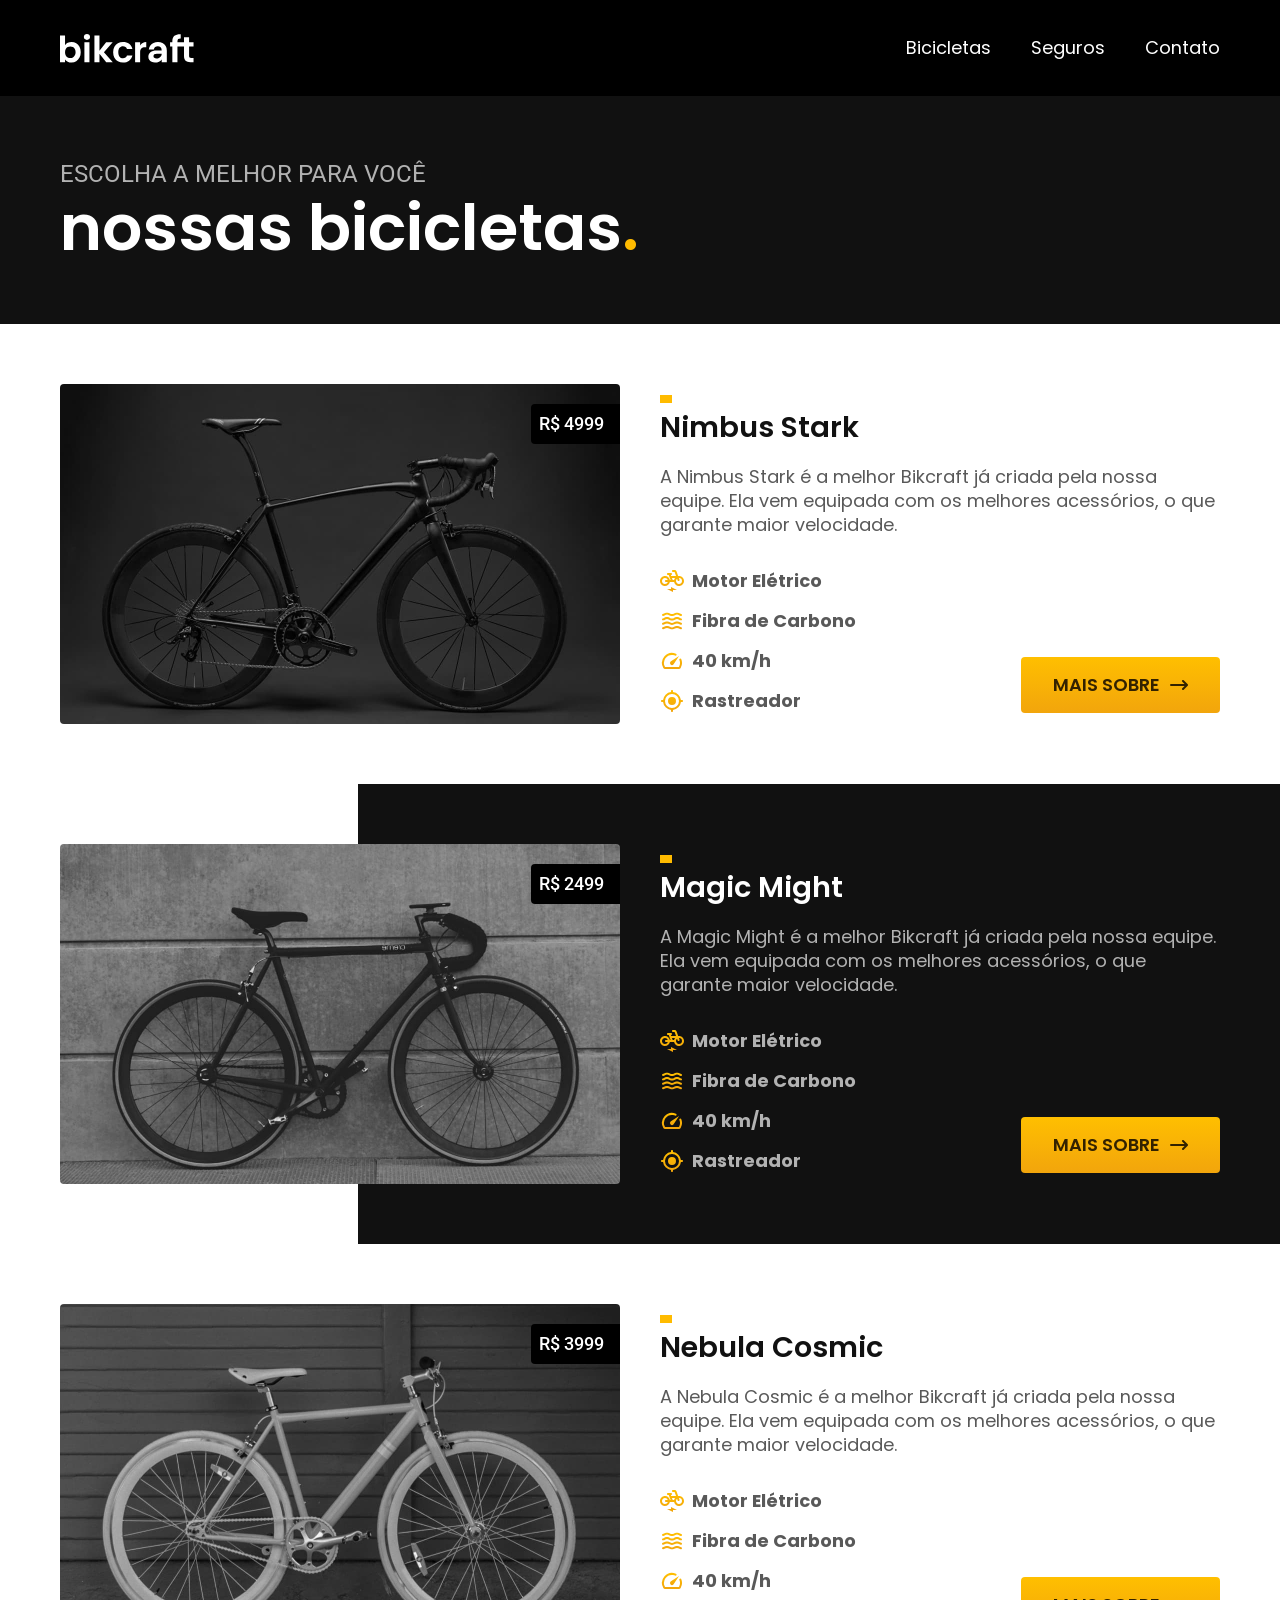
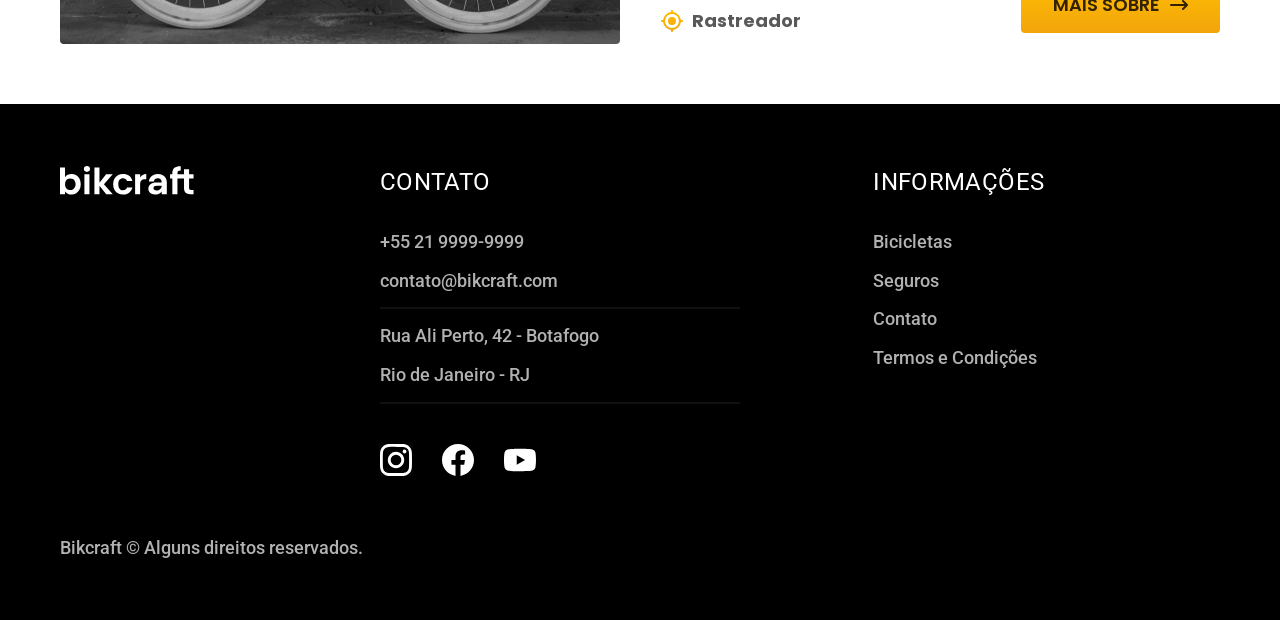
==== bicicletas.html @ 51422bc0 "bicicletas" ====
<!DOCTYPE html>
<html lang="pt-br">

<head>
  <title>Bicicletas - Bikcraft</title>
  <meta charset="UTF-8">
  <meta name="viewport" content="width=device-width, initial-scale=1.0">
  <meta name="description" content="Catálogo de bicicletas da empresa bikcraft, escolha a sua">

  <link rel="stylesheet" href="./css/style.css">

  <link rel="preconnect" href="https://fonts.googleapis.com">
  <link rel="preconnect" href="https://fonts.gstatic.com" crossorigin>
  <link href="https://fonts.googleapis.com/css2?family=Merriweather:ital,wght@1,900&family=Poppins:wght@400;600&family=Roboto:wght@400;500&display=swap" rel="stylesheet">
</head>

<body>
  <header class="header-bg">
    <div class="container header-container">
      <a href="./"><img src="./img/bikcraft.svg" alt="Logo"></a>
      <nav>
        <ul class="header-menu font-1-m cor-c0">
          <li><a href="./bicicletas.html">Bicicletas</a></li>
          <li><a href="./seguros.html">Seguros</a></li>
          <li><a href="./contato.html">Contato</a></li>
        </ul>
      </nav>
    </div>
  </header>

  <main>
    <div class="termos-bg">
      <div class="container">
        <p class="font-2-l cor-c5">Escolha a melhor para você</p>
        <h1 class="font-1-xxl cor-c0">nossas bicicletas<span class="cor-p1">.</span></h1>
      </div>
    </div>

    <div>
      <div class="bicicletas container">
        <div class="bicicletas-imagem">
          <img src="./img/bicicletas/nimbus.jpg" alt="Bicicleta Nimbus">
          <span class="font-2-m cor-c0">R$ 4999</span>
        </div>
        <div class="bicicletas-conteudo">
          <h2 class="font-1-xl cor-c11">Nimbus Stark</h2>
          <p class="font-1-m cor-c8">A Nimbus Stark é a melhor Bikcraft já criada pela nossa equipe. Ela vem equipada com os melhores acessórios, o que garante maior velocidade.</p>
          <ul class="font-1-m-b cor-c8">
            <li>
              <img src="/img/icones/eletrica.svg" alt="">
              <h4>Motor Elétrico</h4>
            </li>
            <li>
              <img src="/img/icones/carbono.svg" alt="">
              <h4>Fibra de Carbono</h4>
            </li>
            <li>
              <img src="/img/icones/velocidade.svg" alt="">
              <h4>40 km/h</h4>
            </li>
            <li>
              <img src="/img/icones/rastreador.svg" alt="">
              <h4>Rastreador</h4>
            </li>
          </ul>
          <a class="botao seta" href="./">Mais Sobre</a>
        </div>
      </div>
    </div>

    <div class="bicicletas-bg">
      <div class="bicicletas container">
        <div class="bicicletas-imagem">
          <img src="./img/bicicletas/magic.jpg" alt="Bicicleta Nimbus">
          <span class="font-2-m cor-c0">R$ 2499</span>
        </div>
        <div class="bicicletas-conteudo">
          <h2 class="font-1-xl cor-c0">Magic Might</h2>
          <p class="font-1-m cor-c5">A Magic Might é a melhor Bikcraft já criada pela nossa equipe. Ela vem equipada com os melhores acessórios, o que garante maior velocidade.</p>
          <ul class="font-1-m-b cor-c5">
            <li>
              <img src="/img/icones/eletrica.svg" alt="">
              <h4>Motor Elétrico</h4>
            </li>
            <li>
              <img src="/img/icones/carbono.svg" alt="">
              <h4>Fibra de Carbono</h4>
            </li>
            <li>
              <img src="/img/icones/velocidade.svg" alt="">
              <h4>40 km/h</h4>
            </li>
            <li>
              <img src="/img/icones/rastreador.svg" alt="">
              <h4>Rastreador</h4>
            </li>
          </ul>
          <a class="botao seta" href="./">Mais Sobre</a>
        </div>
      </div>
    </div>

    <div>
      <div class="bicicletas container">
        <div class="bicicletas-imagem">
          <img src="./img/bicicletas/nebula.jpg" alt="Bicicleta Nimbus">
          <span class="font-2-m cor-c0">R$ 3999</span>
        </div>
        <div class="bicicletas-conteudo">
          <h2 class="font-1-xl cor-c11">Nebula Cosmic</h2>
          <p class="font-1-m cor-c8">A Nebula Cosmic é a melhor Bikcraft já criada pela nossa equipe. Ela vem equipada com os melhores acessórios, o que garante maior velocidade.</p>
          <ul class="font-1-m-b cor-c8">
            <li>
              <img src="/img/icones/eletrica.svg" alt="">
              <h4>Motor Elétrico</h4>
            </li>
            <li>
              <img src="/img/icones/carbono.svg" alt="">
              <h4>Fibra de Carbono</h4>
            </li>
            <li>
              <img src="/img/icones/velocidade.svg" alt="">
              <h4>40 km/h</h4>
            </li>
            <li>
              <img src="/img/icones/rastreador.svg" alt="">
              <h4>Rastreador</h4>
            </li>
          </ul>
          <a class="botao seta" href="./">Mais Sobre</a>
        </div>
      </div>
    </div>

  </main>

  <footer class="footer-bg">
    <div class="footer container">
      <div class="footer-logo">
        <img src="./img/bikcraft.svg" alt="Bikcraft">
      </div>
      <div class="footer-contato">
        <h3 class="font-2-l-b cor-c0">Contato</h3>
        <ul class="font-2-m cor-c5">
          <li><a href="tel: +55(21)9999-9999">+55 21 9999-9999</a></li>
          <li><a href="mailto: contato@bikcraft.com">contato@bikcraft.com</a></li>
          <li>Rua Ali Perto, 42 - Botafogo</li>
          <li>Rio de Janeiro - RJ</li>
        </ul>
        <div class="footer-redes">
          <a href=""><img src="./img/redes/instagram.svg" alt=""></a>
          <a href=""> <img src="./img/redes/facebook.svg" alt=""></a>
          <a href=""><img src="./img/redes/youtube.svg" alt=""></a>
        </div>
      </div>
      <div class="footer-informacoes">
        <h3 class="font-2-l-b cor-c0">Informações</h3>
        <ul class="font-2-m cor-c5">
          <li><a href="">Bicicletas</a></li>
          <li><a href="">Seguros</a></li>
          <li><a href="">Contato</a></li>
          <li><a href="./termos.html">Termos e Condições</a></li>
        </ul>
      </div>
      <p class="rodape font-2-m cor-c5">Bikcraft © Alguns direitos reservados.</p>
    </div>
  </footer>
</body>
---- css/style.css ----
/* Global */
@import url("../css/global/header.css");
@import url("../css/utilidades/tipografia.css");
@import url("../css/global/global.css");
@import url("./global/footer.css");

/* Utilidades */
@import url("../css/utilidades/componentes.css");
@import url("../css/utilidades/cores.css");

/* Home */
@import url("../css/home/introducao.css");
@import url("../css/home/tecnologia.css");
@import url("../css/home/parceiros.css");
@import url("../css/home/depoimento.css");
@import url("../css/home/seguros.css");

/* Bicicletas-lista */
@import url("../css/bicicletas-lista/bicicletas-lista.css");

/* Termos e condições */
@import url("../css/termos/termos.css");

/* Bicicletas */
@import url("../css/bicicletas/bicicletas.css");
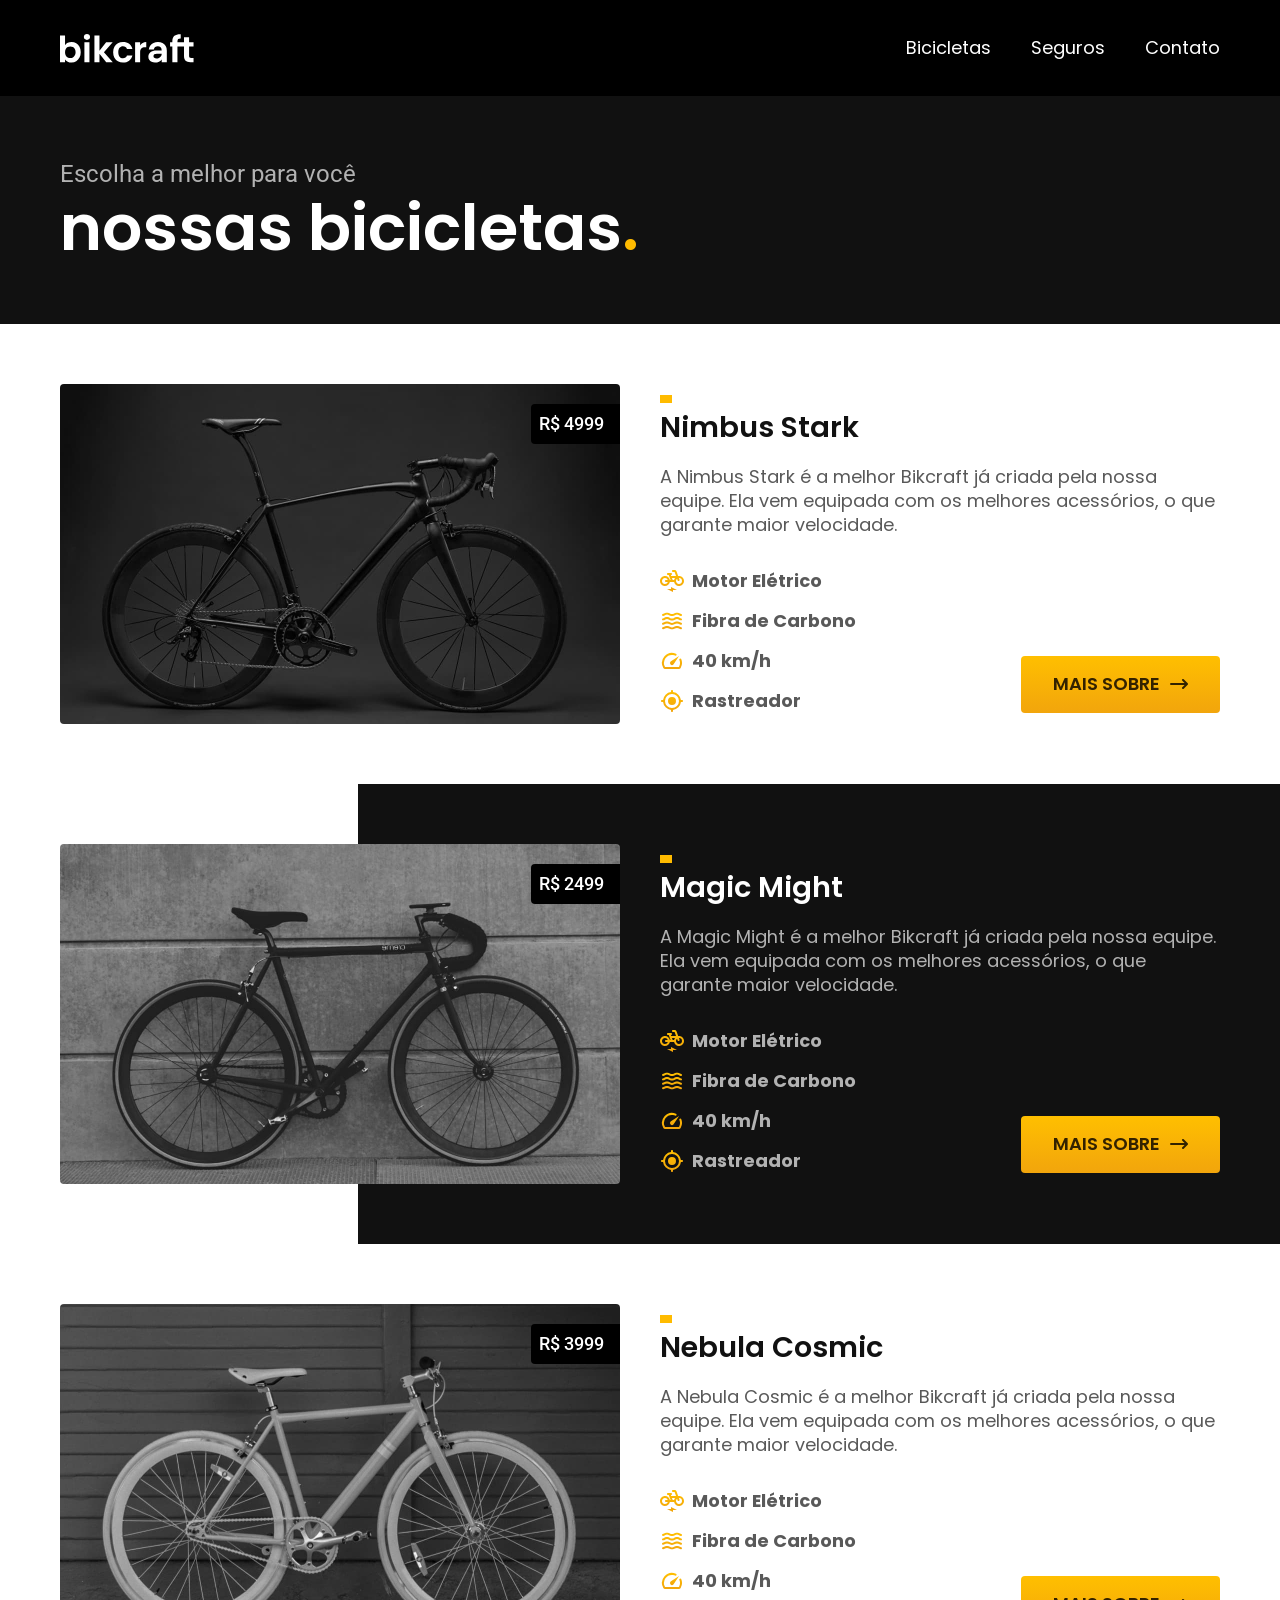
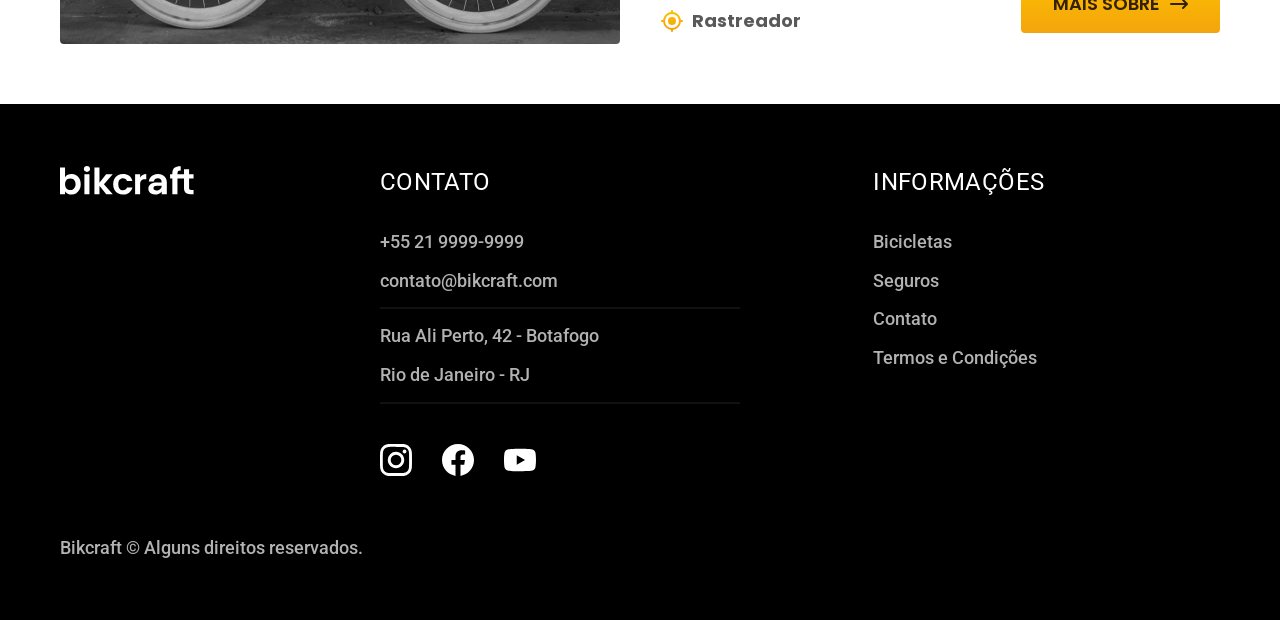
==== commit 0f455fdc: "bicicletas" ====
--- a/bicicletas.html
+++ b/bicicletas.html
@@ -63,7 +63,7 @@
               <h4>Rastreador</h4>
             </li>
           </ul>
-          <a class="botao seta" href="./">Mais Sobre</a>
+          <a class="botao seta" href="./bicicletas/nimbus.html">Mais Sobre</a>
         </div>
       </div>
     </div>
@@ -95,7 +95,7 @@
               <h4>Rastreador</h4>
             </li>
           </ul>
-          <a class="botao seta" href="./">Mais Sobre</a>
+          <a class="botao seta" href="./bicicletas/magic.html">Mais Sobre</a>
         </div>
       </div>
     </div>
@@ -127,7 +127,7 @@
               <h4>Rastreador</h4>
             </li>
           </ul>
-          <a class="botao seta" href="./">Mais Sobre</a>
+          <a class="botao seta" href="./bicicletas/nebula.html">Mais Sobre</a>
         </div>
       </div>
     </div>
--- a/css/style.css
+++ b/css/style.css
@@ -23,3 +23,12 @@
 
 /* Bicicletas */
 @import url("../css/bicicletas/bicicletas.css");
+
+/* Seguros */
+@import url("../css/seguros/vantagens.css");
+@import url("../css/seguros/seguros.css");
+@import url("../css/seguros/perguntas.css");
+
+/* Bicicletas */
+@import url("../css/bicicleta/bicicleta.css");
+@import url("../css/bicicleta/informacoes.css");
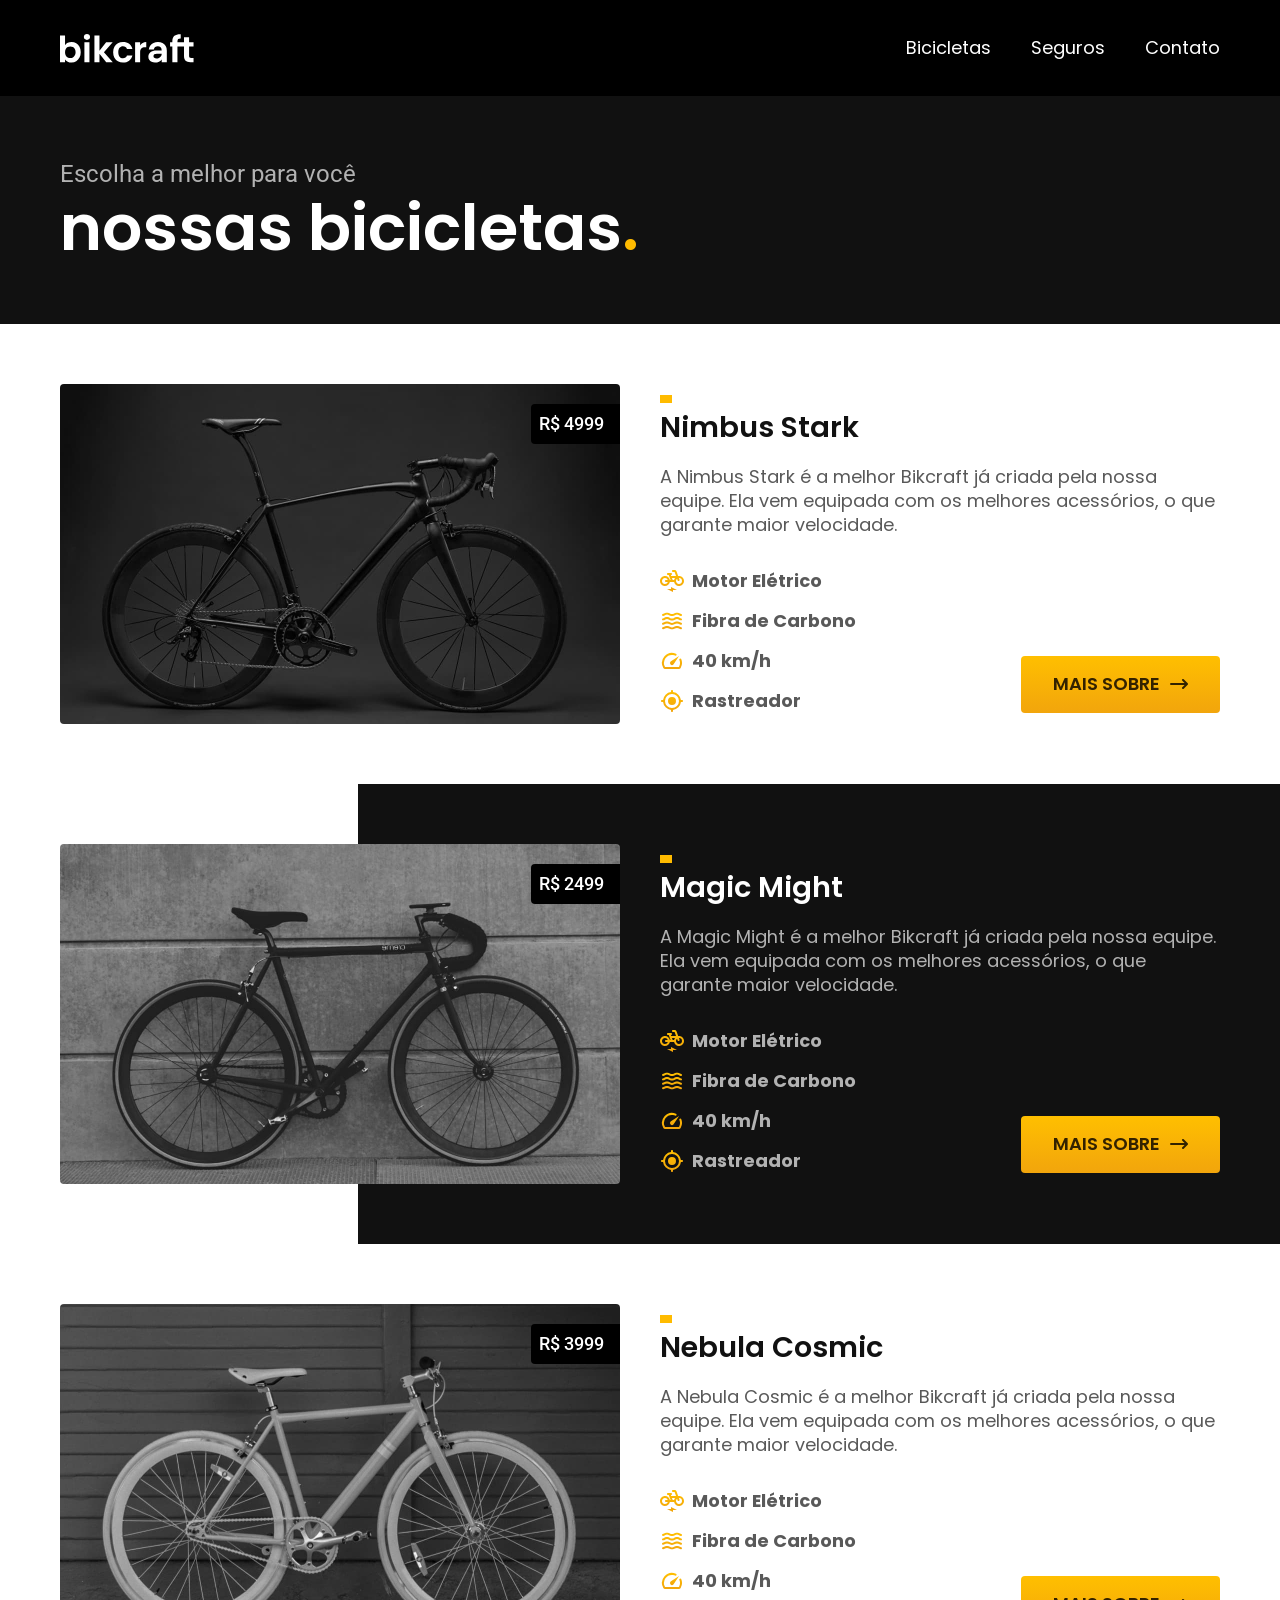
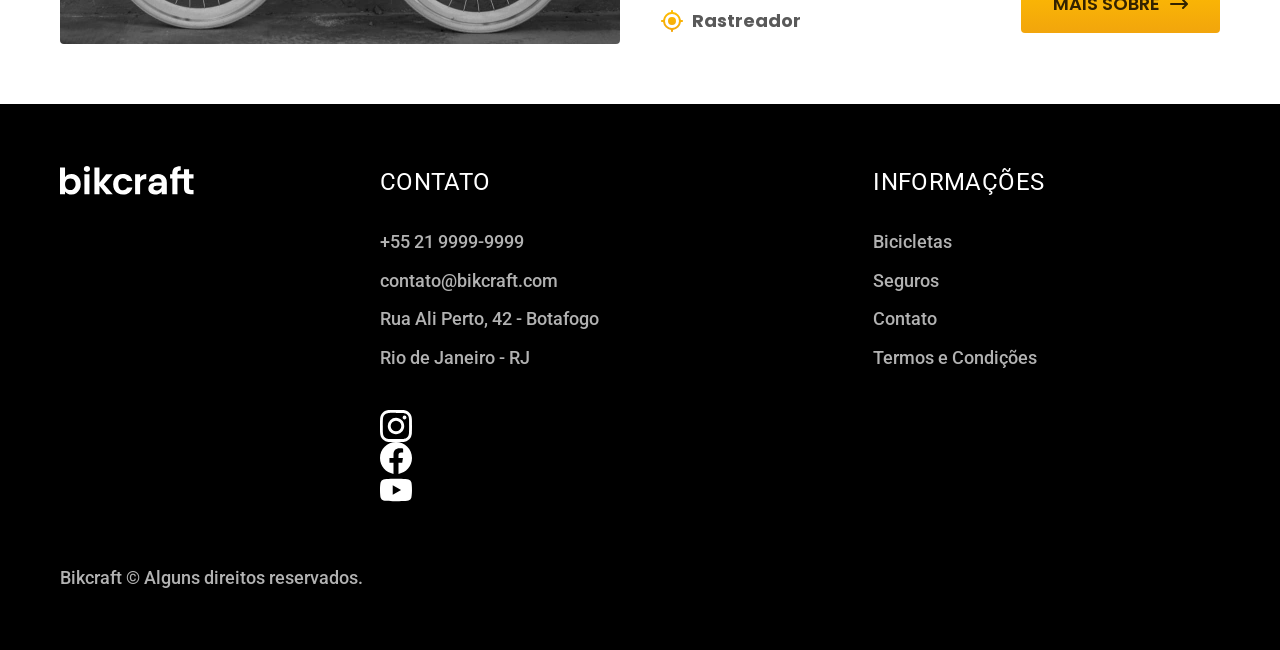
==== commit 5acf029b: "orcamento site" ====
--- a/bicicletas.html
+++ b/bicicletas.html
@@ -7,6 +7,7 @@
   <meta name="viewport" content="width=device-width, initial-scale=1.0">
   <meta name="description" content="Catálogo de bicicletas da empresa bikcraft, escolha a sua">
 
+  <link rel="preload" href="./css/style.css" as="style">
   <link rel="stylesheet" href="./css/style.css">
 
   <link rel="preconnect" href="https://fonts.googleapis.com">
@@ -17,7 +18,7 @@
 <body>
   <header class="header-bg">
     <div class="container header-container">
-      <a href="./"><img src="./img/bikcraft.svg" alt="Logo"></a>
+      <a href="./"><img src="./img/bikcraft.svg" alt="Logo" width="136" height="32"></a>
       <nav>
         <ul class="header-menu font-1-m cor-c0">
           <li><a href="./bicicletas.html">Bicicletas</a></li>
@@ -156,9 +157,9 @@
       <div class="footer-informacoes">
         <h3 class="font-2-l-b cor-c0">Informações</h3>
         <ul class="font-2-m cor-c5">
-          <li><a href="">Bicicletas</a></li>
-          <li><a href="">Seguros</a></li>
-          <li><a href="">Contato</a></li>
+          <li><a href="./bicicletas.html">Bicicletas</a></li>
+          <li><a href="./seguros.html">Seguros</a></li>
+          <li><a href="./contato.html">Contato</a></li>
           <li><a href="./termos.html">Termos e Condições</a></li>
         </ul>
       </div>
--- a/css/style.css
+++ b/css/style.css
@@ -32,3 +32,10 @@
 /* Bicicletas */
 @import url("../css/bicicleta/bicicleta.css");
 @import url("../css/bicicleta/informacoes.css");
+
+/* Contato */
+@import url("../css/contato/formulario.css");
+@import url("../css/contato/lojas.css");
+
+/* Orçamento */
+@import url("../css/orcamento/orcamento.css");
--- a/css/style.css
+++ b/css/style.css
@@ -32,3 +32,10 @@
 /* Bicicletas */
 @import url("../css/bicicleta/bicicleta.css");
 @import url("../css/bicicleta/informacoes.css");
+
+/* Contato */
+@import url("../css/contato/formulario.css");
+@import url("../css/contato/lojas.css");
+
+/* Orçamento */
+@import url("../css/orcamento/orcamento.css");
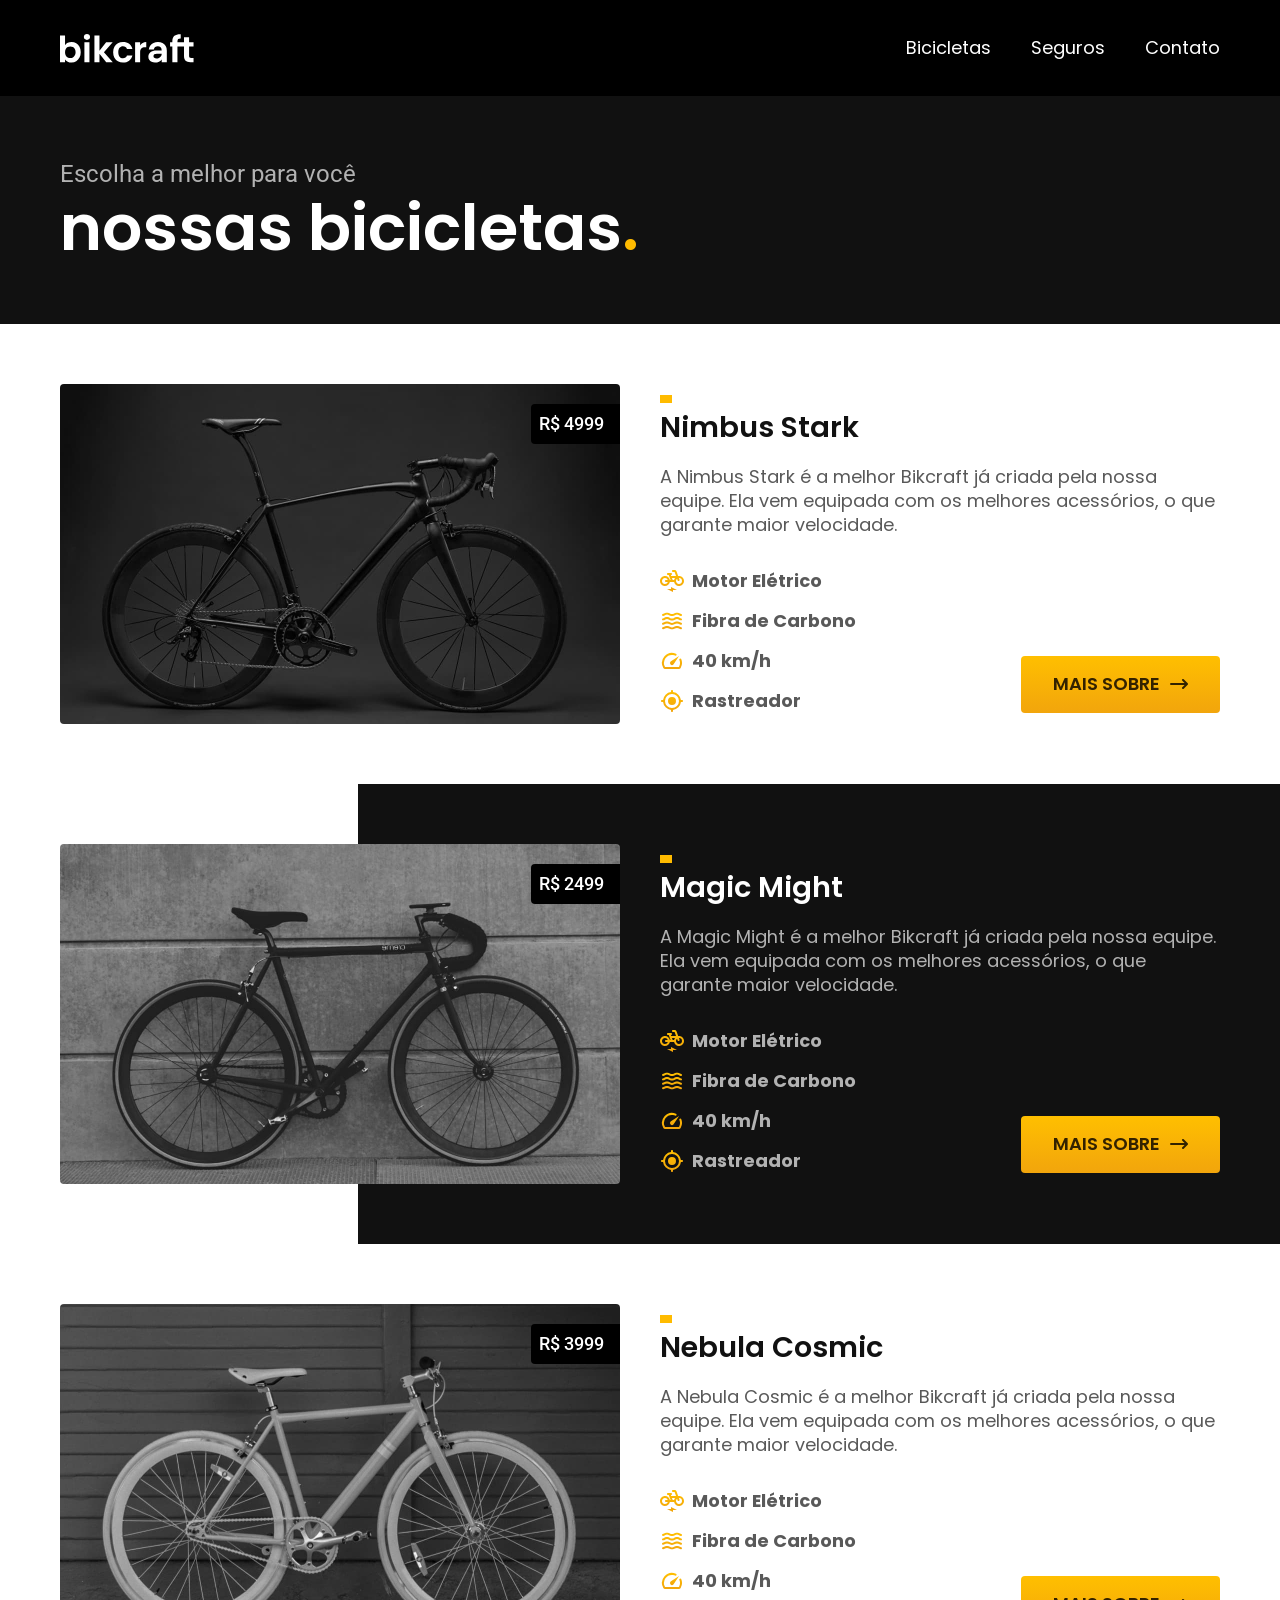
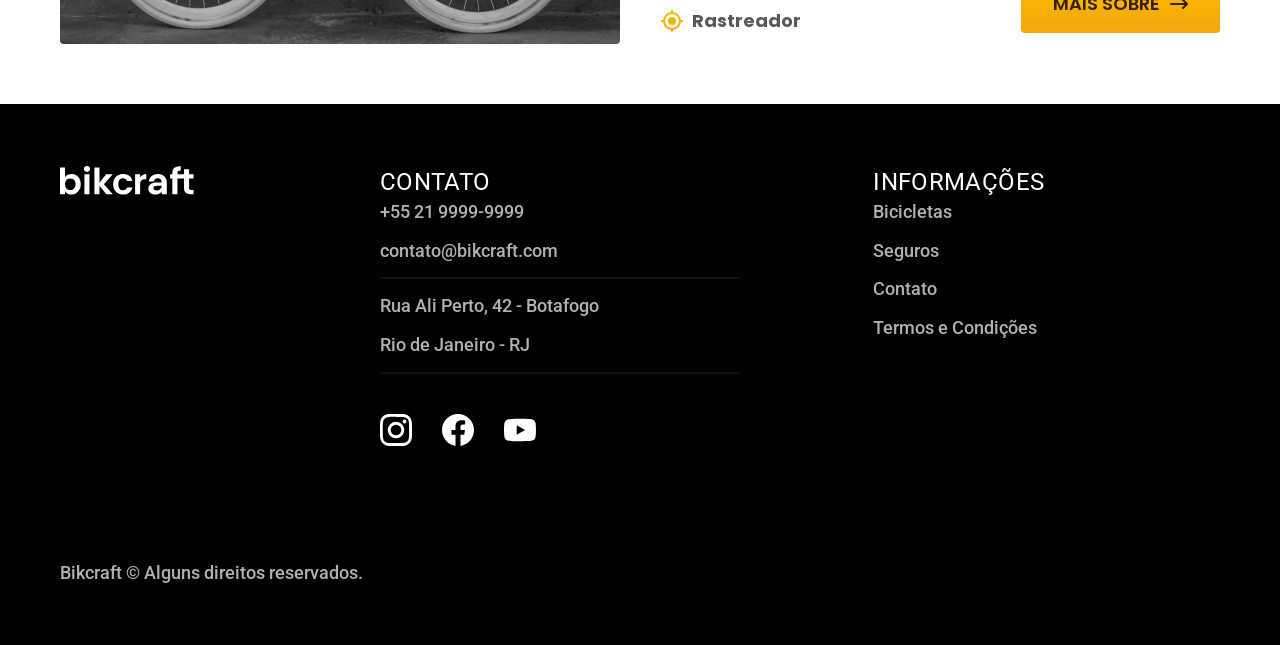
==== commit 78062920: "atualizacao" ====
--- a/bicicletas.html
+++ b/bicicletas.html
@@ -141,27 +141,31 @@
         <img src="./img/bikcraft.svg" alt="Bikcraft">
       </div>
       <div class="footer-contato">
-        <h3 class="font-2-l-b cor-c0">Contato</h3>
-        <ul class="font-2-m cor-c5">
-          <li><a href="tel: +55(21)9999-9999">+55 21 9999-9999</a></li>
-          <li><a href="mailto: contato@bikcraft.com">contato@bikcraft.com</a></li>
-          <li>Rua Ali Perto, 42 - Botafogo</li>
-          <li>Rio de Janeiro - RJ</li>
-        </ul>
+        <h2 class="font-2-l-b cor-c0">Contato</h2>
+        <div class="contato-informacoes">
+          <ul class="font-2-m cor-c5">
+            <li><a href="tel: +55(21)9999-9999">+55 21 9999-9999</a></li>
+            <li><a href="mailto: contato@bikcraft.com">contato@bikcraft.com</a></li>
+            <li>Rua Ali Perto, 42 - Botafogo</li>
+            <li>Rio de Janeiro - RJ</li>
+          </ul>
+        </div>
         <div class="footer-redes">
-          <a href=""><img src="./img/redes/instagram.svg" alt=""></a>
-          <a href=""> <img src="./img/redes/facebook.svg" alt=""></a>
-          <a href=""><img src="./img/redes/youtube.svg" alt=""></a>
+          <ul>
+            <li><a href="./"><img src="./img/redes/instagram.svg" alt="Instagram"></a></li>
+            <li><a href="./"> <img src="./img/redes/facebook.svg" alt="Facebook"></a></li>
+            <li><a href="./"><img src="./img/redes/youtube.svg" alt="Youtube"></a></li>
+          </ul>
         </div>
       </div>
       <div class="footer-informacoes">
-        <h3 class="font-2-l-b cor-c0">Informações</h3>
-        <ul class="font-2-m cor-c5">
-          <li><a href="./bicicletas.html">Bicicletas</a></li>
-          <li><a href="./seguros.html">Seguros</a></li>
-          <li><a href="./contato.html">Contato</a></li>
-          <li><a href="./termos.html">Termos e Condições</a></li>
-        </ul>
+        <h2 class="font-2-l-b cor-c0">Informações</h3>
+          <ul class="font-2-m cor-c5">
+            <li><a href="./bicicletas.html">Bicicletas</a></li>
+            <li><a href="./seguros.html">Seguros</a></li>
+            <li><a href="./contato.html">Contato</a></li>
+            <li><a href="./termos.html">Termos e Condições</a></li>
+          </ul>
       </div>
       <p class="rodape font-2-m cor-c5">Bikcraft © Alguns direitos reservados.</p>
     </div>
